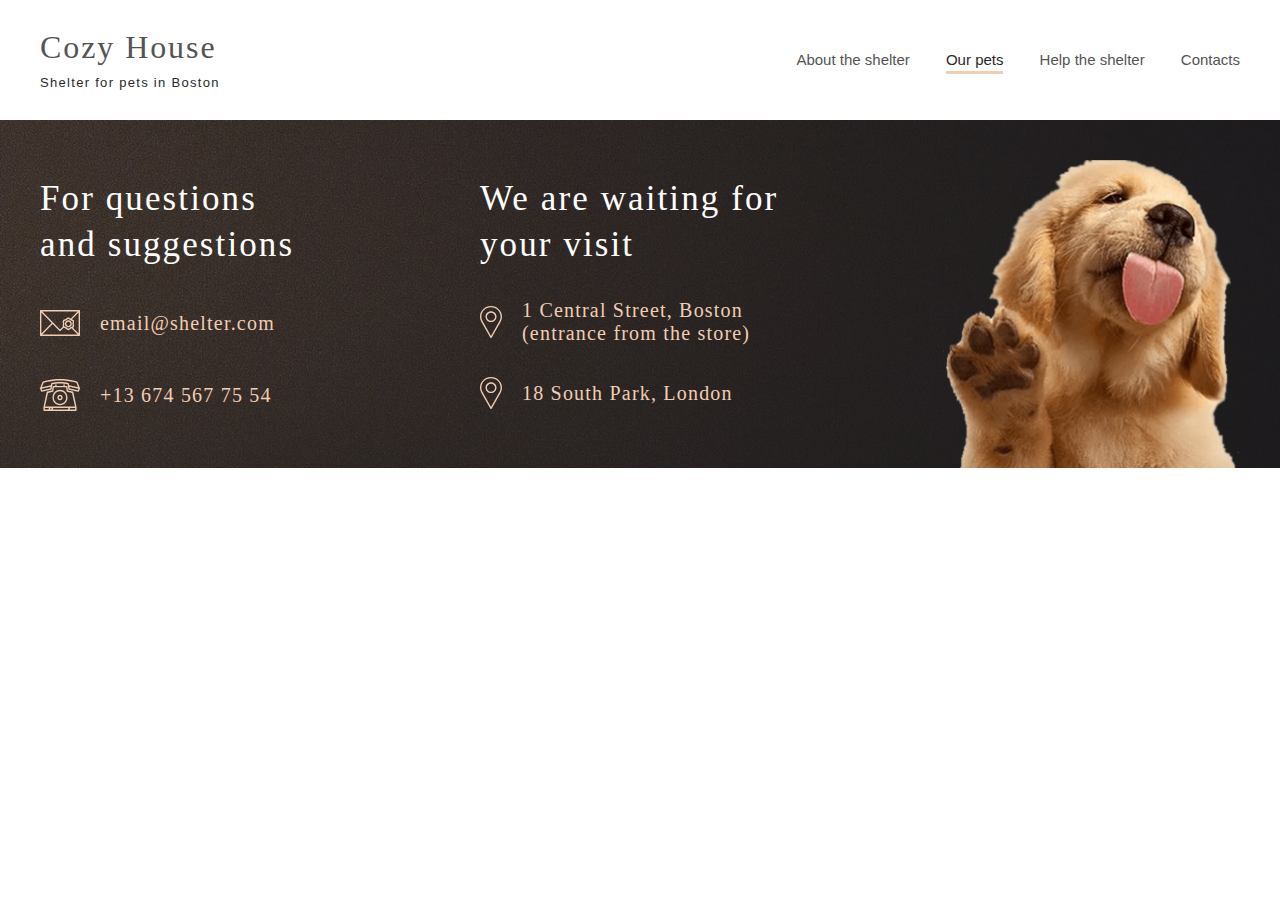
==== shelter/pages/pets/index.html @ e7e33588 "feat: add header and footer to our pets page" ====
<!DOCTYPE html>
<html lang="en">
<head>
  <meta charset="UTF-8">
  <title>Our pets | Cozy House</title>
  <link href="./style.css" rel="stylesheet">
</head>
<body>
<header class="header">
  <div class="header__container">
    <div class="header__logo logo">
      <a href="#" class="logo__link">
        <h1 class="logo__title">cozy house</h1>
        <p class="logo__subtitle">Shelter for pets in Boston</p>
      </a>
    </div>
    <nav class="header__nav nav">
      <ul class="nav__list">
        <li class="nav__item"><a href="../main/index.html" class="nav__link">About the shelter</a></li>
        <li class="nav__item"><a class="nav__link nav__link_active">Our pets</a></li>
        <li class="nav__item"><a href="../main/index.html#help" class="nav__link">Help the shelter</a></li>
        <li class="nav__item"><a href="../main/index.html#footer" class="nav__link">Contacts</a></li>
      </ul>
    </nav>
  </div>
</header>
<footer class="footer">
  <div class="footer__container">
    <div class="footer__content">
      <h3 class="footer__subheading">For questions and suggestions</h3>
      <div class="footer__item">
        <div class="footer__icon footer__icon_email"></div>
        <a href="mailto:email@shelter.com" target="_blank" class="footer__link">email@shelter.com</a>
      </div>
      <div class="footer__item">
        <div class="footer__icon footer__icon_phone"></div>
        <a href="tel:+13 674 567 75 54" target="_blank" class="footer__link">+13 674 567 75 54</a>
      </div>
    </div>
    <div class="footer__content">
      <h3 class="footer__subheading">We are waiting for your visit</h3>
      <div class="footer__item">
        <div class="footer__icon footer__icon_location"></div>
        <a href="https://goo.gl/maps/vTtXsMc4uSgq4w6o6" target="_blank" class="footer__link">1 Central Street, Boston<br>(entrance from the store)</a>
      </div>
      <div class="footer__item">
        <div class="footer__icon footer__icon_location"></div>
        <a href="https://goo.gl/maps/Npu44KpqxXfdd6WU6" target="_blank" class="footer__link">18 South Park, London</a>
      </div>
    </div>
    <div class="footer__image">
      <img src="../../assets/images/footer-puppy.png" alt="Puppy" class="footer__image-item">
    </div>
  </div>
</footer>
</body>
</html>
---- shelter/pages/pets/style.css ----
@import url("../../styles/normalize.css");

* {
  margin: 0;
}

.header {
  background: #fff;
}

.header__container {
  max-width: 1200px;
  margin: 0 auto;
  padding: 30px 0;
  display: flex;
  justify-content: space-between;
  align-items: center;
}

.logo__link {
  text-decoration: none;
  color: #545454;
}

.logo__title {
  margin: 0 0 10px;
  font-family: 'Georgia', serif;
  font-weight: 400;
  line-height: 110%;
  letter-spacing: .06em;
  text-transform: capitalize;
}

.logo__subtitle {
  text-align: center;
  font-family: 'Arial', sans-serif;
  font-size: 13px;
  line-height: 15px;
  letter-spacing: .1em;
  color: #292929;
}

.header__nav {
  flex: 0 1 40.3%;
}

.nav__list {
  display: flex;
  justify-content: space-between;
  list-style-type: none;
}

.nav__link {
  padding-bottom: 3px;
  font-family: 'Arial', sans-serif;
  font-size: 15px;
  line-height: 160%;
  color: #545454;
  text-decoration: none;
}

.nav__link:hover {
  color: #292929;
}

.nav__link_active {
  border-bottom: 3px solid #f1cdb3;
  color: #292929;
  cursor: default;
}

.footer {
  background: url("../../assets/images/start-screen-bg.jpg") no-repeat top left;
  background-size: cover;
}

.footer__container {
  max-width: 1200px;
  margin: 0 auto;
  padding-top: 40px;
  display: flex;
  justify-content: center;
  column-gap: 160px;
}

.footer__content {
  margin-top: 16px;
  display: flex;
  flex-direction: column;
}

.footer__content:first-of-type {
  max-width: 280px;
  row-gap: 40px;
}

.footer__content:nth-of-type(2) {
  max-width: 302px;
  row-gap: 32px;
}

.footer__subheading {
  font-family: 'Georgia', serif;
  font-style: normal;
  font-weight: 400;
  font-size: 35px;
  line-height: 130%;
  letter-spacing: 0.06em;
  color: #fff;
}

.footer__item {
  display: flex;
  align-items: center;
  column-gap: 20px;
}

.footer__icon {
  width: 40px;
  height: 32px;
}

.footer__icon_email {
  background: url("../../assets/icons/email.svg");
}

.footer__icon_phone {
  background: url("../../assets/icons/phone.svg");
}

.footer__icon_location {
  width: 22px;
  height: 32px;
  background: url("../../assets/icons/marker.svg");
}

.footer__link {
  font-family: 'Georgia', serif;
  font-style: normal;
  font-weight: 400;
  font-size: 20px;
  line-height: 115%;
  letter-spacing: 0.06em;
  color: #f1cdb3;
  text-decoration: none;
}

.footer__image-item {
  max-width: 100%;
  height: auto;
  display: block;
}
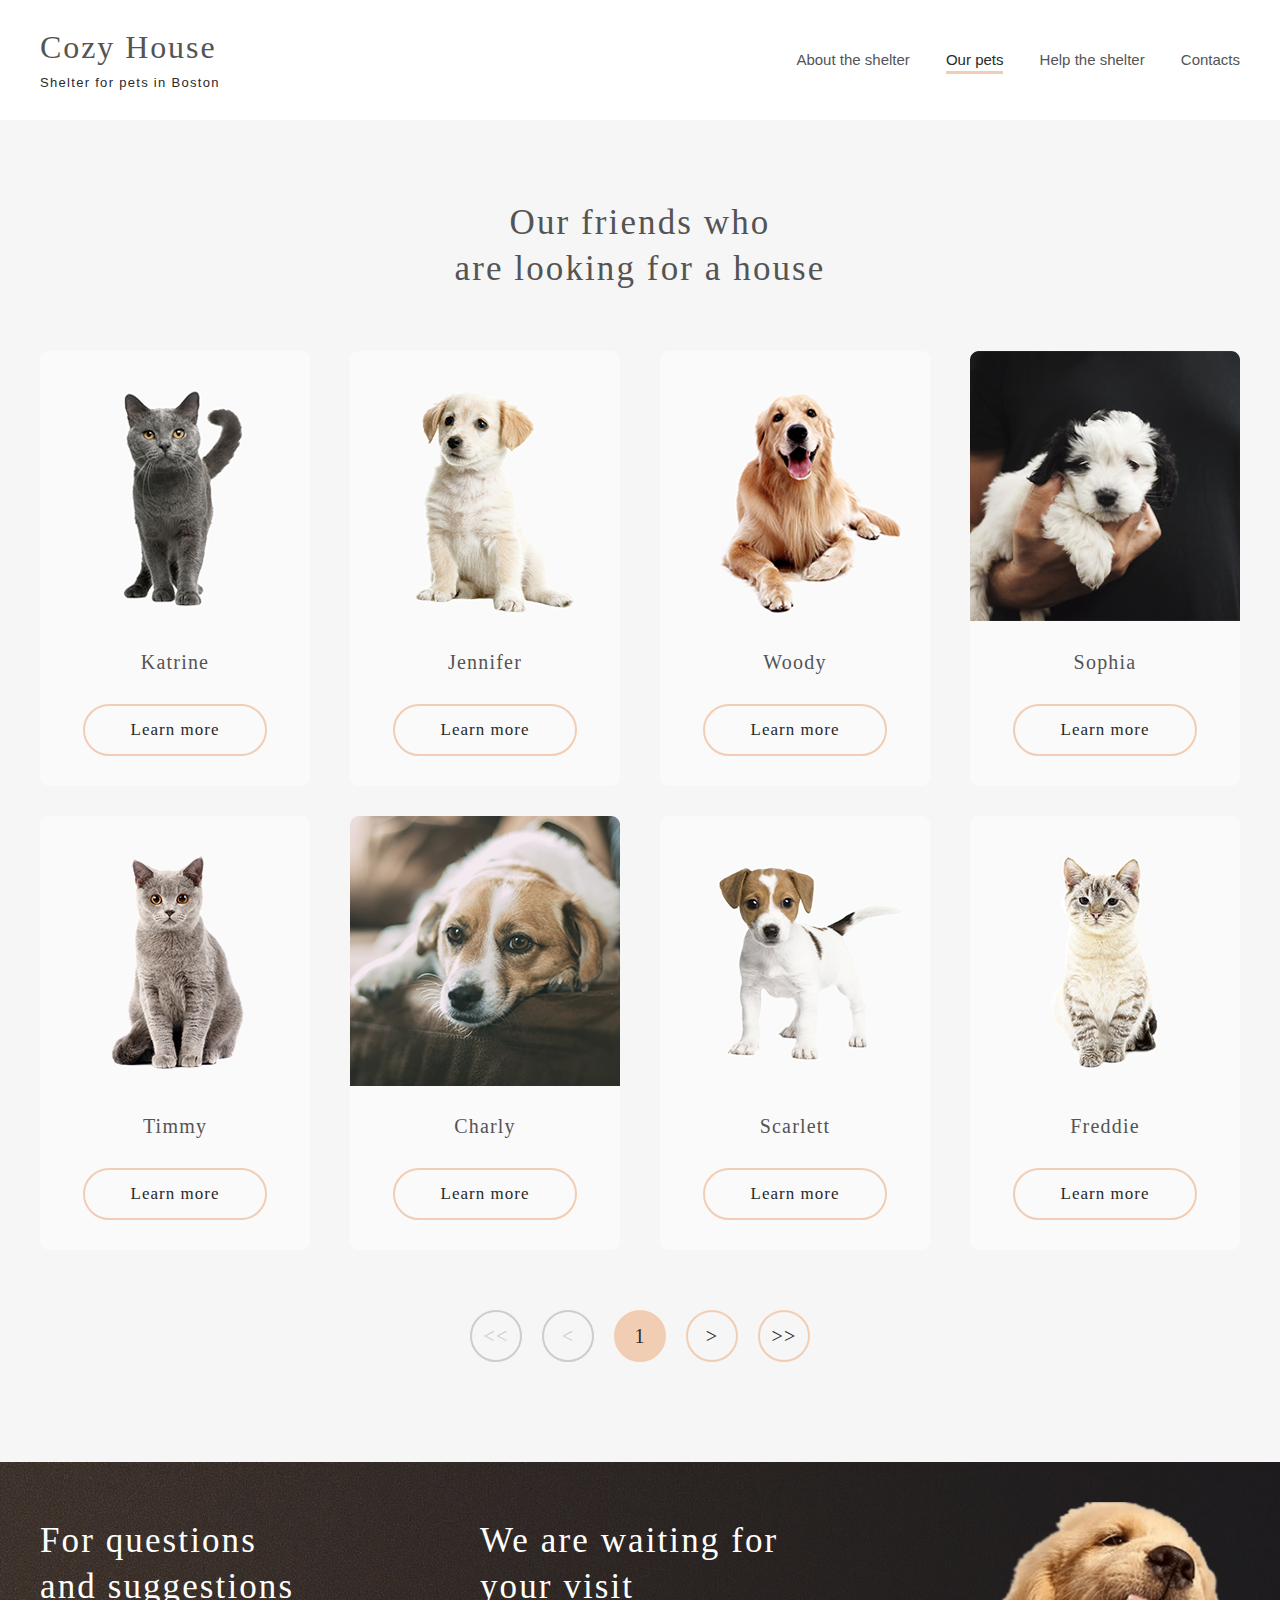
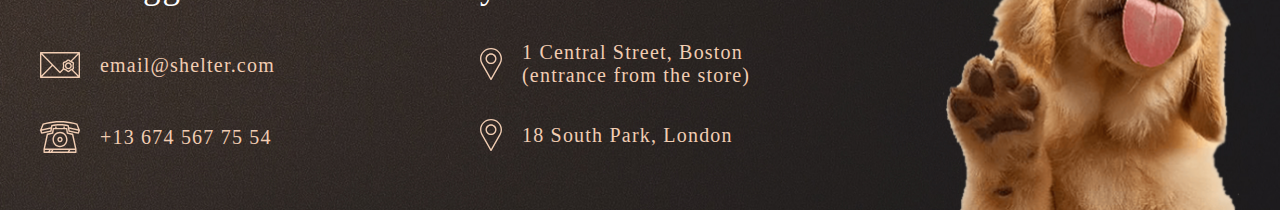
==== commit 4b808480: "feat: add section with cards to our pets page" ====
--- a/shelter/pages/pets/index.html
+++ b/shelter/pages/pets/index.html
@@ -24,6 +24,62 @@
     </nav>
   </div>
 </header>
+<main>
+  <section class="pets">
+    <div class="pets__container">
+      <h3 class="pets__subheading">Our friends who<br> are looking for a house</h3>
+      <div class="pets__cards">
+        <div class="pets__item">
+          <img src="../../assets/images/pets-katrine.png" alt="Cat Katrine" class="pets__image">
+          <p class="pets__name">Katrine</p>
+          <button class="pets__button">Learn more</button>
+        </div>
+        <div class="pets__item">
+          <img src="../../assets/images/pets-jennifer.png" alt="Puppy Jennifer" class="pets__image">
+          <p class="pets__name">Jennifer</p>
+          <button class="pets__button">Learn more</button>
+        </div>
+        <div class="pets__item">
+          <img src="../../assets/images/pets-woody.png" alt="Dog Woody" class="pets__image">
+          <p class="pets__name">Woody</p>
+          <button class="pets__button">Learn more</button>
+        </div>
+        <div class="pets__item">
+          <img src="../../assets/images/pets-sophia.png" alt="Puppy Sophia" class="pets__image">
+          <p class="pets__name">Sophia</p>
+          <button class="pets__button">Learn more</button>
+        </div>
+        <div class="pets__item">
+          <img src="../../assets/images/pets-timmy.png" alt="Cat Timmy" class="pets__image">
+          <p class="pets__name">Timmy</p>
+          <button class="pets__button">Learn more</button>
+        </div>
+        <div class="pets__item">
+          <img src="../../assets/images/pets-charly.png" alt="Dog Charly" class="pets__image">
+          <p class="pets__name">Charly</p>
+          <button class="pets__button">Learn more</button>
+        </div>
+        <div class="pets__item">
+          <img src="../../assets/images/pets-scarlett.png" alt="Puppy Scarlett" class="pets__image">
+          <p class="pets__name">Scarlett</p>
+          <button class="pets__button">Learn more</button>
+        </div>
+        <div class="pets__item">
+          <img src="../../assets/images/pets-freddie.png" alt="Cat Freddie" class="pets__image">
+          <p class="pets__name">Freddie</p>
+          <button class="pets__button">Learn more</button>
+        </div>
+      </div>
+      <div class="pets__navigation">
+        <button class="pets__paginator"><<</button>
+        <button class="pets__paginator"><</button>
+        <button class="pets__paginator pets__paginator_number">1</button>
+        <button class="pets__paginator pets__paginator_active">></button>
+        <button class="pets__paginator pets__paginator_active">>></button>
+      </div>
+    </div>
+  </section>
+</main>
 <footer class="footer">
   <div class="footer__container">
     <div class="footer__content">
--- a/shelter/pages/pets/style.css
+++ b/shelter/pages/pets/style.css
@@ -69,6 +69,117 @@
   cursor: default;
 }
 
+.pets {
+  background: #f6f6f6;
+}
+
+.pets__container {
+  max-width: 1200px;
+  margin: 0 auto;
+  padding: 80px 0 100px;
+  display: flex;
+  flex-direction: column;
+  align-items: center;
+  row-gap: 45px;
+}
+
+.pets__subheading {
+  text-align: center;
+  font-family: 'Georgia', serif;
+  font-weight: 400;
+  font-size: 35px;
+  line-height: 130%;
+  letter-spacing: 0.06em;
+  color: #545454;
+}
+
+.pets__cards {
+  margin: 15px 0;
+  display: grid;
+  grid-template-rows: repeat(2, 1fr);
+  grid-template-columns: repeat(4, 1fr);
+  grid-gap: 30px 40px;
+}
+
+.pets__item {
+  border-radius: 9px;
+  background: #fafafa;
+  text-align: center;
+  transition: .5s;
+}
+
+.pets__item:hover {
+  background: #fff;
+  box-shadow: 0 2px 35px 14px rgba(13, 13, 13, 0.04);
+  cursor: pointer;
+}
+
+.pets__name {
+  margin: 25px 0 30px;
+  font-family: 'Georgia', serif;
+  font-size: 20px;
+  line-height: 23px;
+  letter-spacing: 0.06em;
+  color: #545454;
+}
+
+.pets__button {
+  margin-bottom: 30px;
+  padding: 13px 45px;
+  border: 2px solid #f1cdb3;
+  border-radius: 100px;
+  background: transparent;
+  outline: none;
+  font-family: 'Georgia', serif;
+  font-size: 17px;
+  line-height: 130%;
+  letter-spacing: 0.06em;
+  color: #292929;
+  transition: .5s;
+}
+
+.pets__item:hover .pets__button {
+  border: 2px solid #fddcc4;
+  background: #fddcc4;
+}
+
+.pets__navigation {
+  display: flex;
+  justify-content: center;
+  column-gap: 20px;
+}
+
+.pets__paginator {
+  width: 52px;
+  height: 52px;
+  border: 2px solid #cdcdcd;
+  border-radius: 50%;
+  background: transparent;
+  font-family: 'Georgia', serif;
+  font-size: 20px;
+  line-height: 115%;
+  letter-spacing: 0.06em;
+  color: #cdcdcd;
+}
+
+.pets__paginator_number {
+  border: 2px solid #f1cdb3;
+  background: #f1cdb3;
+  color: #292929;
+}
+
+.pets__paginator_active {
+  border: 2px solid #f1cdb3;
+  color: #292929;
+  cursor: pointer;
+  transition: .5s;
+}
+
+.pets__paginator_active:hover {
+  border: 2px solid #fddcc4;
+  background: #fddcc4;
+}
+
 .footer {
   background: url("../../assets/images/start-screen-bg.jpg") no-repeat top left;
   background-size: cover;
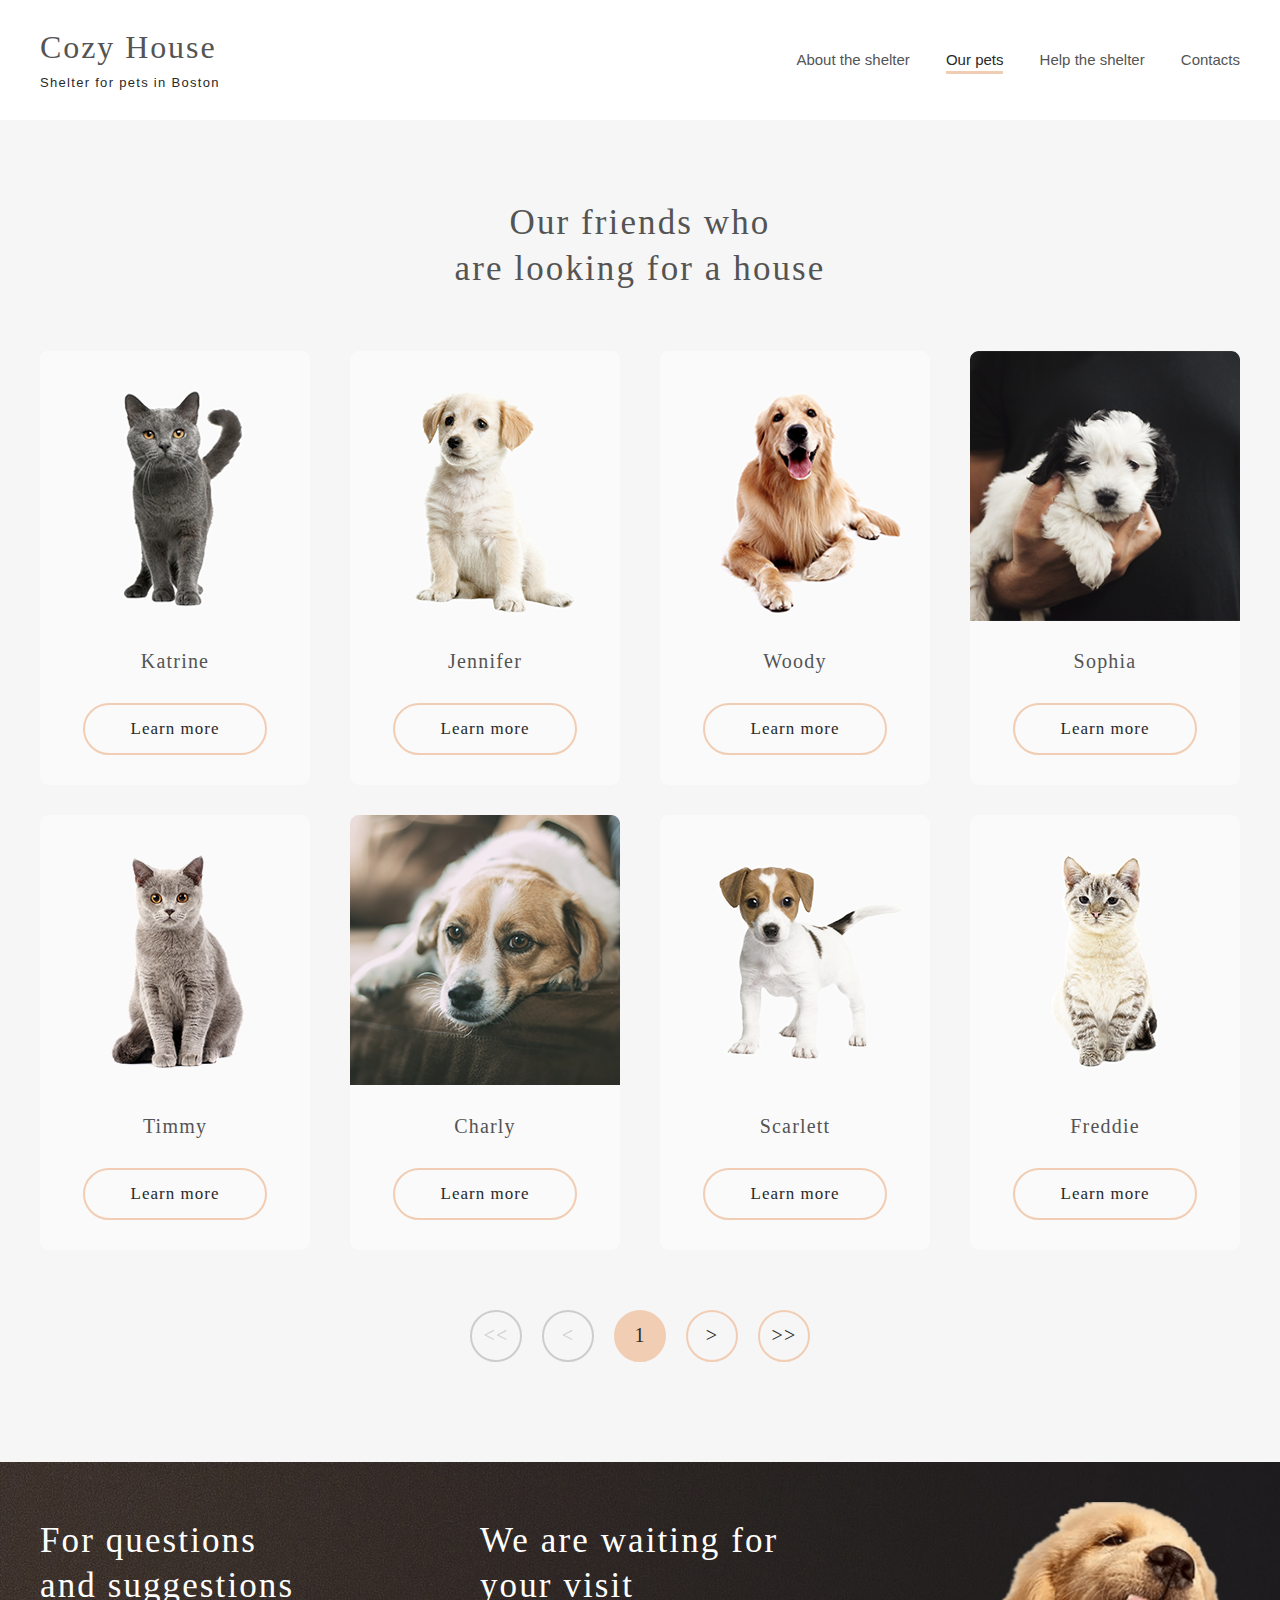
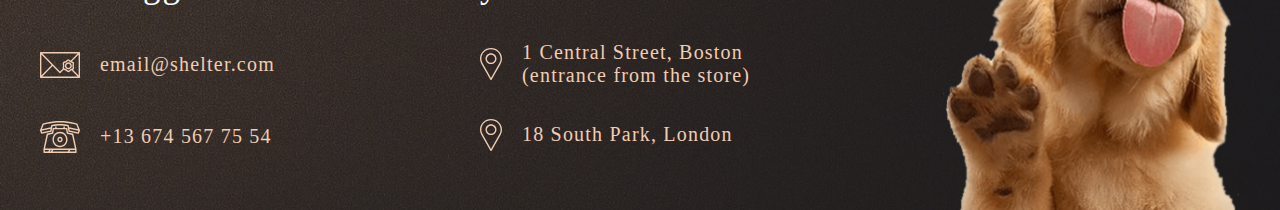
==== commit 897197b7: "fix: implement correct links for page navigation" ====
--- a/shelter/pages/pets/index.html
+++ b/shelter/pages/pets/index.html
@@ -9,7 +9,7 @@
 <header class="header">
   <div class="header__container">
     <div class="header__logo logo">
-      <a href="#" class="logo__link">
+      <a href="../main/index.html" class="logo__link">
         <h1 class="logo__title">cozy house</h1>
         <p class="logo__subtitle">Shelter for pets in Boston</p>
       </a>
--- a/shelter/pages/pets/style.css
+++ b/shelter/pages/pets/style.css
@@ -5,6 +5,9 @@
 }
 
 .header {
+  width: 100%;
+  position: fixed;
+  top: 0;
   background: #fff;
 }
 
@@ -76,7 +79,7 @@
 .pets__container {
   max-width: 1200px;
   margin: 0 auto;
-  padding: 80px 0 100px;
+  padding: 200px 0 100px;
   display: flex;
   flex-direction: column;
   align-items: center;
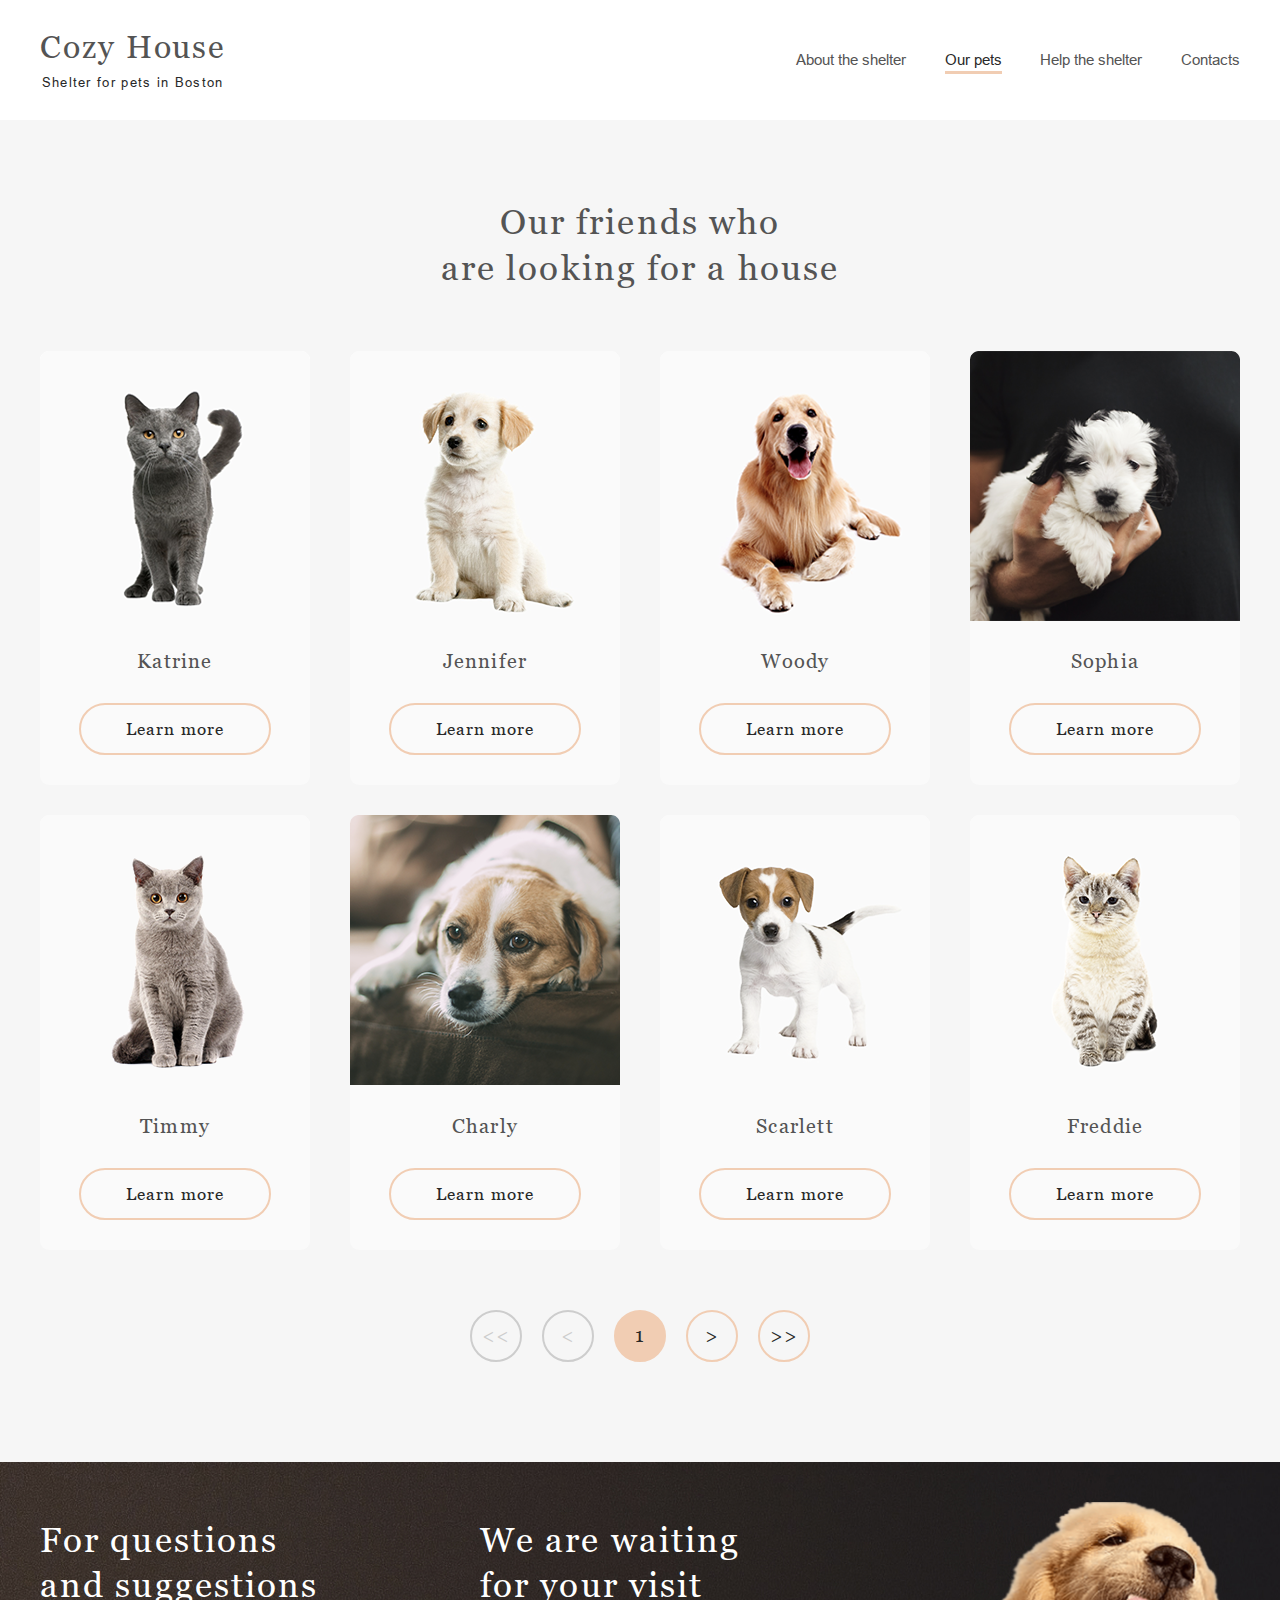
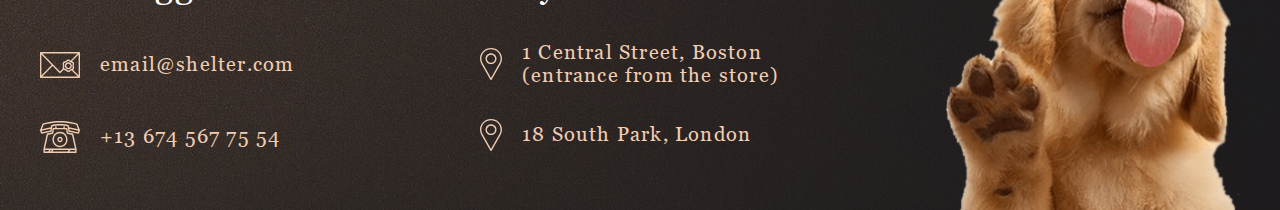
==== commit e38938fb: "feat: add favicon" ====
--- a/shelter/pages/pets/index.html
+++ b/shelter/pages/pets/index.html
@@ -4,6 +4,7 @@
   <meta charset="UTF-8">
   <title>Our pets | Cozy House</title>
   <link href="./style.css" rel="stylesheet">
+  <link href="../../assets/icons/favicon.png" rel="icon">
 </head>
 <body>
 <header class="header">
--- a/shelter/pages/pets/style.css
+++ b/shelter/pages/pets/style.css
@@ -1,4 +1,20 @@
 @import url("../../styles/normalize.css");
+
+@font-face {
+  font-family: 'Arial';
+  font-style: normal;
+  font-weight: 400;
+  src: url("../../assets/fonts/arial.woff2") format("woff2"),
+  url("../../assets/fonts/arial.woff") format("woff");
+}
+
+@font-face {
+  font-family: 'Georgia';
+  font-style: normal;
+  font-weight: 400;
+  src: url("../../assets/fonts/georgia.woff2") format("woff2"),
+  url("../../assets/fonts/georgia.woff") format("woff");
+}
 
 * {
   margin: 0;
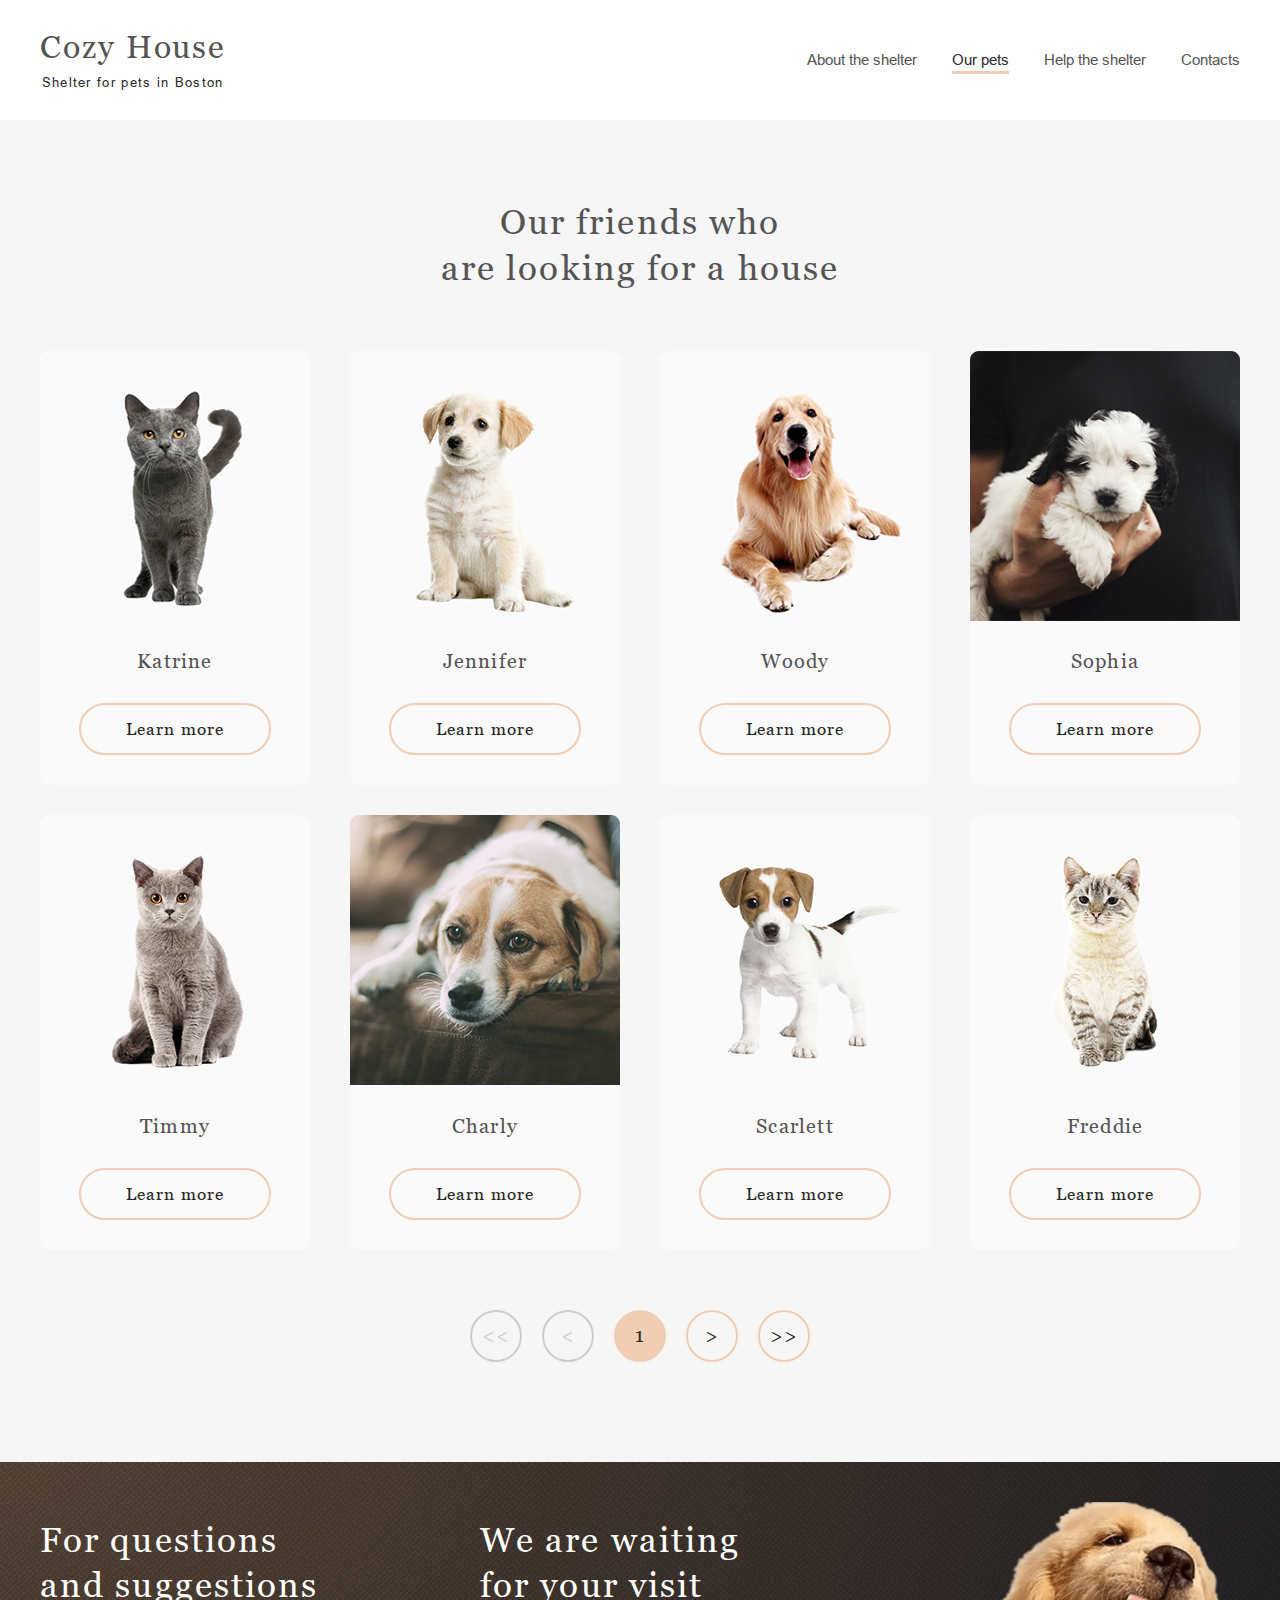
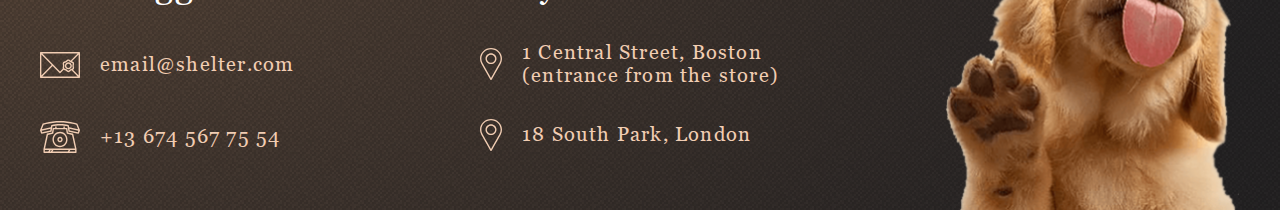
==== commit dcbebd41: "feat: make our pets page adaptive and responsive" ====
--- a/shelter/pages/pets/index.html
+++ b/shelter/pages/pets/index.html
@@ -5,10 +5,11 @@
   <title>Our pets | Cozy House</title>
   <link href="./style.css" rel="stylesheet">
   <link href="../../assets/icons/favicon.png" rel="icon">
+  <meta name="viewport" content="width=device-width, initial-scale=1.0">
 </head>
 <body>
 <header class="header">
-  <div class="header__container">
+  <div class="header__container container">
     <div class="header__logo logo">
       <a href="../main/index.html" class="logo__link">
         <h1 class="logo__title">cozy house</h1>
@@ -20,55 +21,60 @@
         <li class="nav__item"><a href="../main/index.html" class="nav__link">About the shelter</a></li>
         <li class="nav__item"><a class="nav__link nav__link_active">Our pets</a></li>
         <li class="nav__item"><a href="../main/index.html#help" class="nav__link">Help the shelter</a></li>
-        <li class="nav__item"><a href="../main/index.html#footer" class="nav__link">Contacts</a></li>
+        <li class="nav__item"><a href="#footer" class="nav__link">Contacts</a></li>
       </ul>
     </nav>
+    <div class="header__nav-burger nav-burger">
+      <span class="nav-burger__icon"></span>
+      <span class="nav-burger__icon"></span>
+      <span class="nav-burger__icon"></span>
+    </div>
   </div>
 </header>
 <main>
   <section class="pets">
-    <div class="pets__container">
-      <h3 class="pets__subheading">Our friends who<br> are looking for a house</h3>
+    <div class="pets__container container">
+      <h3 class="pets__subheading subheading">Our friends who<br> are looking for a house</h3>
       <div class="pets__cards">
         <div class="pets__item">
           <img src="../../assets/images/pets-katrine.png" alt="Cat Katrine" class="pets__image">
-          <p class="pets__name">Katrine</p>
-          <button class="pets__button">Learn more</button>
+          <h4 class="pets__name name">Katrine</h4>
+          <button class="pets__button button">Learn more</button>
         </div>
         <div class="pets__item">
           <img src="../../assets/images/pets-jennifer.png" alt="Puppy Jennifer" class="pets__image">
-          <p class="pets__name">Jennifer</p>
-          <button class="pets__button">Learn more</button>
+          <h4 class="pets__name name">Jennifer</h4>
+          <button class="pets__button button">Learn more</button>
         </div>
         <div class="pets__item">
           <img src="../../assets/images/pets-woody.png" alt="Dog Woody" class="pets__image">
-          <p class="pets__name">Woody</p>
-          <button class="pets__button">Learn more</button>
+          <h4 class="pets__name name">Woody</h4>
+          <button class="pets__button button">Learn more</button>
         </div>
         <div class="pets__item">
           <img src="../../assets/images/pets-sophia.png" alt="Puppy Sophia" class="pets__image">
-          <p class="pets__name">Sophia</p>
-          <button class="pets__button">Learn more</button>
+          <h4 class="pets__name name">Sophia</h4>
+          <button class="pets__button button">Learn more</button>
         </div>
         <div class="pets__item">
           <img src="../../assets/images/pets-timmy.png" alt="Cat Timmy" class="pets__image">
-          <p class="pets__name">Timmy</p>
-          <button class="pets__button">Learn more</button>
+          <h4 class="pets__name name">Timmy</h4>
+          <button class="pets__button button">Learn more</button>
         </div>
         <div class="pets__item">
           <img src="../../assets/images/pets-charly.png" alt="Dog Charly" class="pets__image">
-          <p class="pets__name">Charly</p>
-          <button class="pets__button">Learn more</button>
+          <h4 class="pets__name name">Charly</h4>
+          <button class="pets__button button">Learn more</button>
         </div>
         <div class="pets__item">
           <img src="../../assets/images/pets-scarlett.png" alt="Puppy Scarlett" class="pets__image">
-          <p class="pets__name">Scarlett</p>
-          <button class="pets__button">Learn more</button>
+          <h4 class="pets__name name">Scarlett</h4>
+          <button class="pets__button button">Learn more</button>
         </div>
         <div class="pets__item">
           <img src="../../assets/images/pets-freddie.png" alt="Cat Freddie" class="pets__image">
-          <p class="pets__name">Freddie</p>
-          <button class="pets__button">Learn more</button>
+          <h4 class="pets__name name">Freddie</h4>
+          <button class="pets__button button">Learn more</button>
         </div>
       </div>
       <div class="pets__navigation">
@@ -81,21 +87,21 @@
     </div>
   </section>
 </main>
-<footer class="footer">
-  <div class="footer__container">
+<footer class="footer" id="footer">
+  <div class="footer__container container">
     <div class="footer__content">
-      <h3 class="footer__subheading">For questions and suggestions</h3>
+      <h3 class="footer__subheading subheading">For questions and suggestions</h3>
       <div class="footer__item">
         <div class="footer__icon footer__icon_email"></div>
         <a href="mailto:email@shelter.com" target="_blank" class="footer__link">email@shelter.com</a>
       </div>
       <div class="footer__item">
         <div class="footer__icon footer__icon_phone"></div>
-        <a href="tel:+13 674 567 75 54" target="_blank" class="footer__link">+13 674 567 75 54</a>
+        <a href="tel:+136745677554" target="_blank" class="footer__link">+13 674 567 75 54</a>
       </div>
     </div>
     <div class="footer__content">
-      <h3 class="footer__subheading">We are waiting for your visit</h3>
+      <h3 class="footer__subheading subheading">We are waiting for your visit</h3>
       <div class="footer__item">
         <div class="footer__icon footer__icon_location"></div>
         <a href="https://goo.gl/maps/vTtXsMc4uSgq4w6o6" target="_blank" class="footer__link">1 Central Street, Boston<br>(entrance from the store)</a>
@@ -106,7 +112,7 @@
       </div>
     </div>
     <div class="footer__image">
-      <img src="../../assets/images/footer-puppy.png" alt="Puppy" class="footer__image-item">
+      <img src="../../assets/images/footer-puppy.png" alt="Puppy" class="footer__image-item image-item">
     </div>
   </div>
 </footer>
--- a/shelter/pages/pets/style.css
+++ b/shelter/pages/pets/style.css
@@ -1,52 +1,27 @@
-@import url("../../styles/normalize.css");
-
-@font-face {
-  font-family: 'Arial';
-  font-style: normal;
-  font-weight: 400;
-  src: url("../../assets/fonts/arial.woff2") format("woff2"),
-  url("../../assets/fonts/arial.woff") format("woff");
-}
-
-@font-face {
-  font-family: 'Georgia';
-  font-style: normal;
-  font-weight: 400;
-  src: url("../../assets/fonts/georgia.woff2") format("woff2"),
-  url("../../assets/fonts/georgia.woff") format("woff");
-}
-
-* {
-  margin: 0;
-}
+@import url("../../styles/base.css");
 
 .header {
   width: 100%;
   position: fixed;
   top: 0;
-  background: #fff;
+  background: var(--color-light-xl);
 }
 
 .header__container {
-  max-width: 1200px;
-  margin: 0 auto;
   padding: 30px 0;
-  display: flex;
   justify-content: space-between;
   align-items: center;
 }
 
 .logo__link {
-  text-decoration: none;
-  color: #545454;
+  color: var(--color-dark-l);
 }
 
 .logo__title {
   margin: 0 0 10px;
-  font-family: 'Georgia', serif;
   font-weight: 400;
   line-height: 110%;
-  letter-spacing: .06em;
+  letter-spacing: var(--letter-spacing);
   text-transform: capitalize;
 }
 
@@ -56,17 +31,13 @@
   font-size: 13px;
   line-height: 15px;
   letter-spacing: .1em;
-  color: #292929;
-}
-
-.header__nav {
-  flex: 0 1 40.3%;
+  color: var(--color-dark-3xl);
 }
 
 .nav__list {
   display: flex;
-  justify-content: space-between;
-  list-style-type: none;
+  justify-content: center;
+  column-gap: 35px;
 }
 
 .nav__link {
@@ -74,29 +45,66 @@
   font-family: 'Arial', sans-serif;
   font-size: 15px;
   line-height: 160%;
-  color: #545454;
-  text-decoration: none;
+  color: var(--color-dark-l);
 }
 
 .nav__link:hover {
-  color: #292929;
+  color: var(--color-dark-3xl);
 }
 
 .nav__link_active {
-  border-bottom: 3px solid #f1cdb3;
-  color: #292929;
+  border-bottom: 3px solid var(--color-primary);
+  color: var(--color-dark-3xl);
   cursor: default;
 }
 
+.nav-burger {
+  display: none;
+}
+
+.nav-burger__icon {
+  width: 30px;
+  height: 2px;
+  background: var(--color-dark-3xl);
+}
+
+@media screen and (max-width: 1279px) {
+  .header {
+    padding: 0 30px;
+  }
+
+  .header__container {
+    /*padding: 30px 0;*/
+  }
+}
+
+@media screen and (max-width: 767px) {
+  .header {
+    padding: 0 53px 0 3.2%;
+  }
+
+  .header__container {
+    /*padding: 0;*/
+  }
+
+  .nav-burger {
+    display: flex;
+    flex-direction: column;
+    row-gap: 8px;
+    cursor: pointer;
+  }
+
+  .nav__list {
+    display: none;
+  }
+}
+
 .pets {
-  background: #f6f6f6;
+  background: var(--color-light-l);
 }
 
 .pets__container {
-  max-width: 1200px;
-  margin: 0 auto;
   padding: 200px 0 100px;
-  display: flex;
   flex-direction: column;
   align-items: center;
   row-gap: 45px;
@@ -104,12 +112,6 @@
 
 .pets__subheading {
   text-align: center;
-  font-family: 'Georgia', serif;
-  font-weight: 400;
-  font-size: 35px;
-  line-height: 130%;
-  letter-spacing: 0.06em;
-  color: #545454;
 }
 
 .pets__cards {
@@ -122,44 +124,31 @@
 
 .pets__item {
   border-radius: 9px;
-  background: #fafafa;
+  background: var(--color-light-s);
   text-align: center;
-  transition: .5s;
 }
 
 .pets__item:hover {
-  background: #fff;
+  background: var(--color-light-xl);
   box-shadow: 0 2px 35px 14px rgba(13, 13, 13, 0.04);
   cursor: pointer;
 }
 
 .pets__name {
   margin: 25px 0 30px;
-  font-family: 'Georgia', serif;
-  font-size: 20px;
-  line-height: 23px;
-  letter-spacing: 0.06em;
-  color: #545454;
 }
 
 .pets__button {
   margin-bottom: 30px;
   padding: 13px 45px;
-  border: 2px solid #f1cdb3;
-  border-radius: 100px;
+  border: 2px solid var(--color-primary);
   background: transparent;
-  outline: none;
-  font-family: 'Georgia', serif;
-  font-size: 17px;
-  line-height: 130%;
-  letter-spacing: 0.06em;
-  color: #292929;
-  transition: .5s;
 }
 
 .pets__item:hover .pets__button {
-  border: 2px solid #fddcc4;
-  background: #fddcc4;
+  border: 2px solid var(--color-primary-light);
+  background: var(--color-primary-light);
+  cursor: pointer;
 }
 
 .pets__navigation {
@@ -171,44 +160,77 @@
 .pets__paginator {
   width: 52px;
   height: 52px;
-  border: 2px solid #cdcdcd;
+  border: 2px solid var(--color-dark-s);
   border-radius: 50%;
   background: transparent;
-  font-family: 'Georgia', serif;
   font-size: 20px;
   line-height: 115%;
-  letter-spacing: 0.06em;
-  color: #cdcdcd;
+  letter-spacing: var(--letter-spacing);
+  color: var(--color-dark-s);
 }
 
 .pets__paginator_number {
-  border: 2px solid #f1cdb3;
-  background: #f1cdb3;
-  color: #292929;
+  border: 2px solid var(--color-primary);
+  background: var(--color-primary);
+  color: var(--color-dark-3xl);
 }
 
 .pets__paginator_active {
-  border: 2px solid #f1cdb3;
-  color: #292929;
+  border: 2px solid var(--color-primary);
+  color: var(--color-dark-3xl);
   cursor: pointer;
-  transition: .5s;
 }
 
 .pets__paginator_active:hover {
-  border: 2px solid #fddcc4;
-  background: #fddcc4;
+  border: 2px solid var(--color-primary-light);
+  background: var(--color-primary-light);
+}
+
+@media screen and (max-width: 1279px) {
+  .pets__container {
+    padding-bottom: 76px;
+    row-gap: 30px;
+  }
+
+  .pets__cards {
+    margin: 0 0 10px;
+    grid-template-rows: repeat(3, 1fr);
+    grid-template-columns: repeat(2, 1fr);
+    /*column-gap: 5.2%;*/
+  }
+
+  .pets__item:nth-of-type(n+7) {
+    display: none;
+  }
+}
+
+@media screen and (max-width: 767px) {
+  .pets__container {
+    padding: 162px 0 42px;
+    row-gap: 42px;
+  }
+
+  .pets__cards {
+    margin: 0;
+    grid-template-columns: 1fr;
+  }
+
+  .pets__item:nth-of-type(n+4) {
+    display: none;
+  }
+
+  .pets__navigation {
+    width: 100%;
+    column-gap: 3.125%;
+  }
 }
 
 .footer {
-  background: url("../../assets/images/start-screen-bg.jpg") no-repeat top left;
-  background-size: cover;
+  background: url("../../assets/images/start-screen-bg.png"), radial-gradient(100% 215.42% at 0% 0%, #5B483A 0%, #262425 100%), #211F20;
 }
 
 .footer__container {
-  max-width: 1200px;
-  margin: 0 auto;
   padding-top: 40px;
-  display: flex;
   justify-content: center;
   column-gap: 160px;
 }
@@ -230,13 +252,7 @@
 }
 
 .footer__subheading {
-  font-family: 'Georgia', serif;
-  font-style: normal;
-  font-weight: 400;
-  font-size: 35px;
-  line-height: 130%;
-  letter-spacing: 0.06em;
-  color: #fff;
+  color: var(--color-light-xl);
 }
 
 .footer__item {
@@ -265,18 +281,52 @@
 }
 
 .footer__link {
-  font-family: 'Georgia', serif;
-  font-style: normal;
-  font-weight: 400;
   font-size: 20px;
   line-height: 115%;
-  letter-spacing: 0.06em;
-  color: #f1cdb3;
-  text-decoration: none;
-}
-
-.footer__image-item {
-  max-width: 100%;
-  height: auto;
-  display: block;
+  letter-spacing: var(--letter-spacing);
+  color: var(--color-primary);
+}
+
+@media screen and (max-width: 1279px) {
+  .footer__container {
+    padding-top: 30px;
+    flex-wrap: wrap;
+    gap: 65px 7.8%;
+  }
+
+  .footer__content {
+    margin-top: 0;
+  }
+
+  .footer__image {
+    flex: 0 1 39%;
+  }
+
+  .footer__image-item {
+    margin: 0 auto;
+  }
+}
+
+@media screen and (max-width: 767px) {
+  .footer__container {
+    padding: 30px 3.125% 0;
+    row-gap: 40px;
+  }
+
+  .footer__content:first-of-type {
+    align-items: center;
+  }
+
+  .footer__content:nth-of-type(2) {
+    row-gap: 40px;
+  }
+
+  .footer__content:nth-of-type(2) .footer__subheading {
+    padding: 0 5%;
+  }
+
+  .footer__image {
+    padding: 0 6.25%;
+    flex: 0 1 auto;
+  }
 }